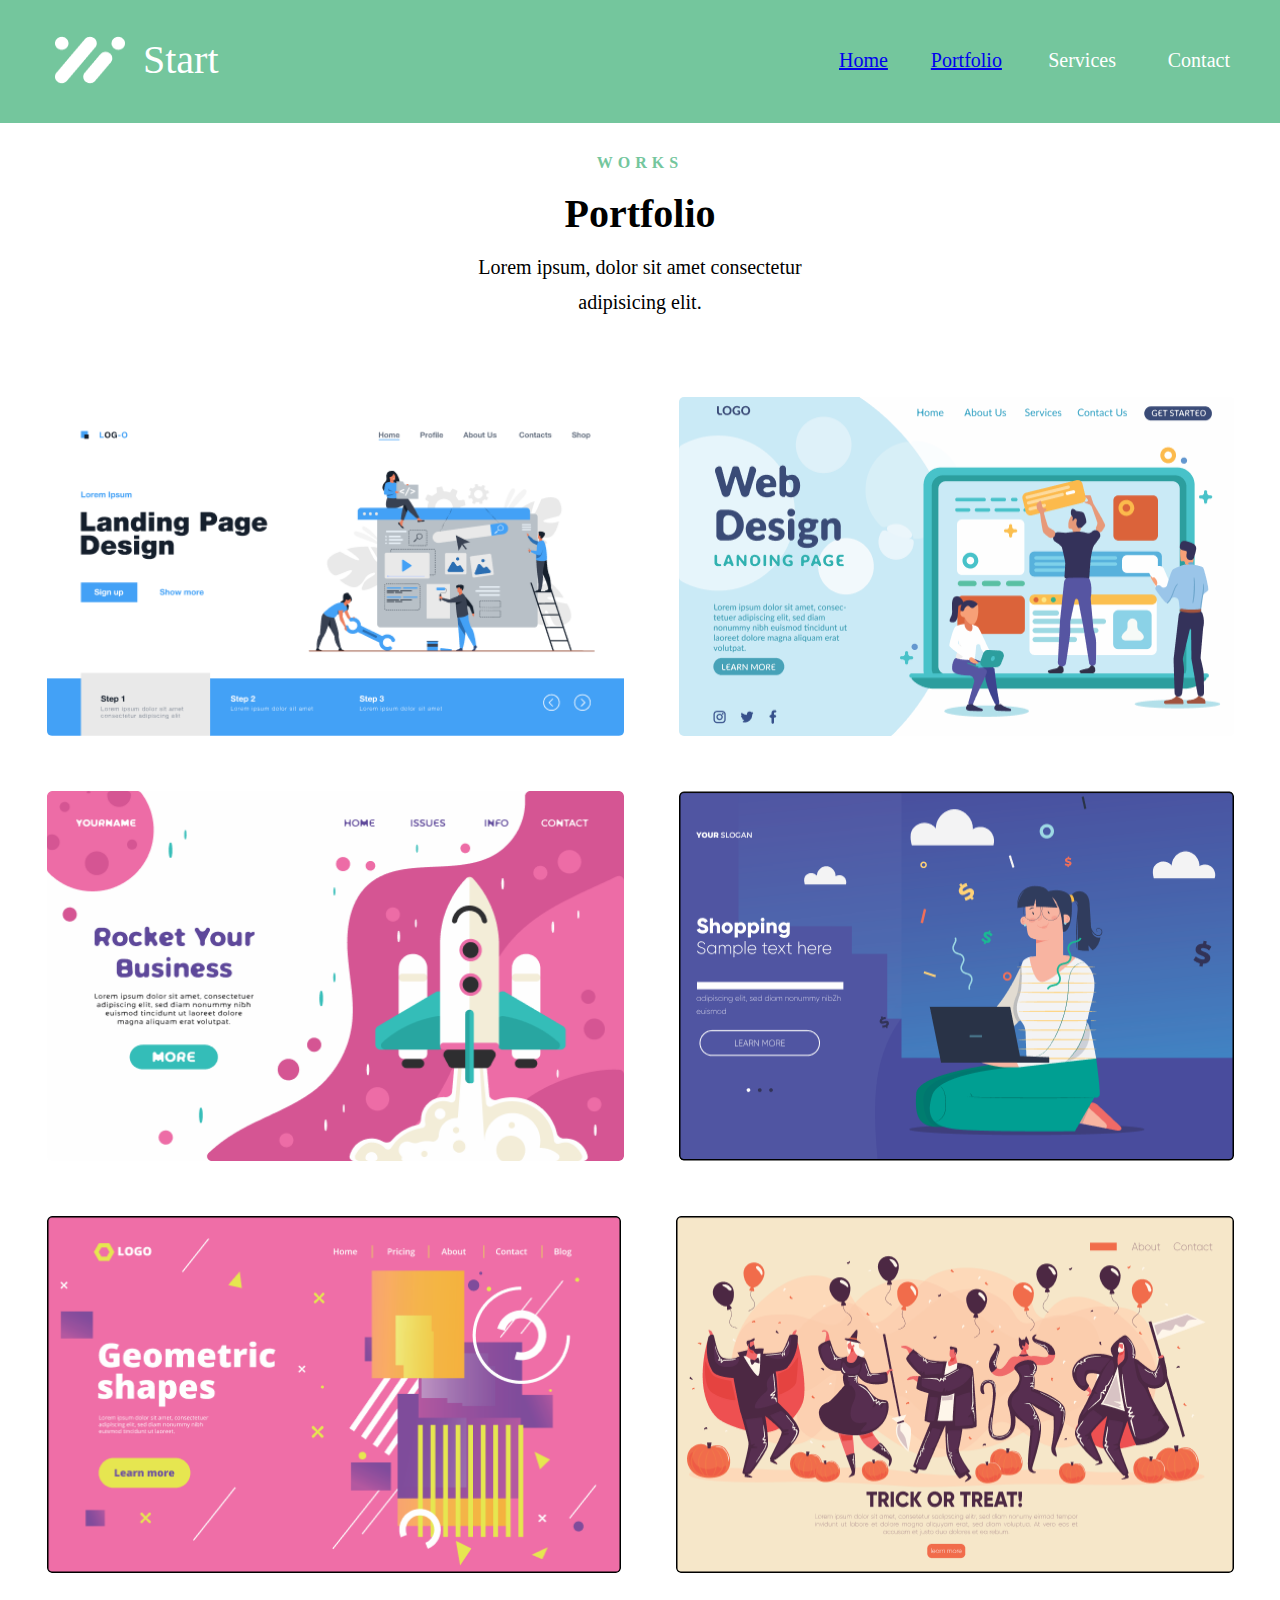
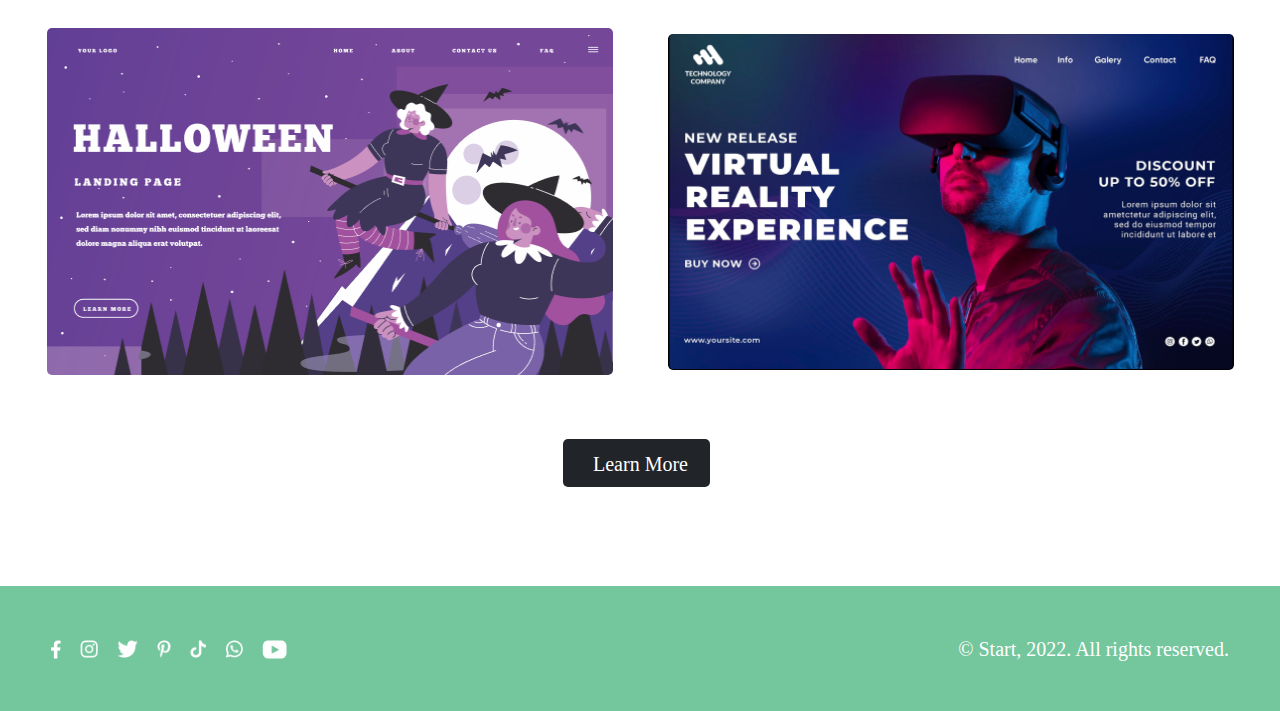
==== index.html @ 85931652 "main" ====
<!DOCTYPE html>
<html>
  <head>
    <meta charset="utf-8" />
    <meta name="viewport" content="initial-scale=1, width=device-width" />

    <link rel="stylesheet" href="./global.css" />
  </head>
  <body>
    <div class="desktop-1441">
      <main class="frame-home-portfolio-services">
        <header class="petentium-text">
          <div class="rectangle"></div>
          <div class="contentiones-text">
            <div class="framedscdscd-frame-frame-frame">
              <img
                class="framedscdscd-frame-frame-frame-child"
                loading="eager"
                alt=""
                src="img/Group 11.png"
              />

              <h1 class="start">Start</h1>
            </div>
            <div class="home-portfolio-services-contac">
              <div class="home"><a href="home.html">Home</a></div>
              <div class="portfolio"><a href="index.html">Portfolio</a></div>
              <div class="services">Services</div>
              <div class="contact">Contact</div>
            </div>
          </div>
        </header>
        <section class="petentium-text-text">
          <div class="framedscdscd-frame">
            <b class="petentium">Works</b>
            <h1 class="contentiones">Portfolio</h1>
            <div class="zril-petentium-sit-container">
              <p class="lorem-ipsum-dolor">
                Lorem ipsum, dolor sit amet consectetur
              </p>
              <p class="adipisicing-elit">adipisicing elit.</p>
            </div>
          </div>
          <div class="framedscdsc">
            <div class="frame-frame">
              <img
                class="dscdscd-1-icon"
                loading="eager"
                alt=""
                src="img/Group111.png"
              />

              <img
                class="frame-frame-icon"
                loading="eager"
                alt=""
                src="img/Group 40.png"
              />
            </div>
            <div class="frame-frame1">
              <img
                class="frame-frame-child"
                loading="eager"
                alt=""
                src="img/Group 42.png"
              />

              <img
                class="frame-frame-item"
                loading="eager"
                alt=""
                src="img/Frame 43.png"
              />
            </div>
            <div class="frame-parent">
              <img
                class="frame-child"
                loading="eager"
                alt=""
                src="img/Frame 4.png"
              />

              <img
                class="frame-item"
                loading="eager"
                alt=""
                src="img/Frame 40.png"
              />
            </div>
            <div class="dscdsc-f-r-a-m-e">
              <img
                class="dscdsc-1-icon"
                loading="eager"
                alt=""
                src="img/Group55.png"
              />

              <img
                class="icon"
                loading="eager"
                alt=""
                src="img/5175975 1.png"
              />
            </div>
          </div>
          <div class="darkbuttonprimarytext-wrapper">
            <button class="darkbuttonprimarytext">
              <div class="rectangle1"></div>
              <div class="button">Learn More</div>
            </button>
          </div>
        </section>
      </main>
      <footer class="rectangle-parent">
        <div class="rectangle2"></div>
        <div class="frame-group">
          <div class="frame-container">
            <img
              class="frame-inner"
              loading="eager"
              alt=""
              src="img/Group 33.png"
            />

            <img
              class="group-icon"
              loading="eager"
              alt=""
              src="img/Group 34.png"
            />

            <img
              class="frame-child1"
              loading="eager"
              alt=""
              src="img/Group 35.png"
            />

            <img
              class="frame-child2"
              loading="eager"
              alt=""
              src="img/Group 3.png"
            />

            <img
              class="frame-child3"
              loading="eager"
              alt=""
              src="img/Group 37.png"
            />

            <img
              class="frame-child4"
              loading="eager"
              alt=""
              src="img/Group 38.png"
            />

            <img
              class="frame-child5"
              loading="eager"
              alt=""
              src="img/Group 39.png"
            />
          </div>
          <div class="logo-2019-all">© Start, 2022. All rights reserved.</div>
        </div>
      </footer>
    </div>
  </body>
</html>
---- global.css ----
body {
    margin: 0;
    line-height: normal;
  }
  
  :root {
    /* fonts */
    --typography-sub-heading-regular: "Work Sans";
    --typography-heading-bold-1: "Crimson Text";
  
    /* font sizes */
    --typography-sub-heading-regular-size: 20px;
    --typography-label-bold-size: 16px;
    --typography-heading-bold-1-size: 40px;
  
    /* Colors */
    --color-white-100: #fff;
    --color-green-100: #74c69d;
    --color-dark: #212529;
    --text-black: #000;
  
    /* Gaps */
    --gap-xl: 20px;
    --gap-11xl: 30px;
    --gap-base: 16px;
    --gap-36xl: 55px;
    --gap-8xl: 27px;
  
    /* Paddings */
    --padding-30xl: 49px;
    --padding-5xl: 24px;
    --padding-xl: 20px;
  
    /* Border radiuses */
    --br-8xs: 5px;
  }
  
.rectangle {
    height: 123px;
    width: 1440px;
    position: relative;
    background-color: var(--color-green-100);
    display: none;
    max-width: 100%;
  }
  .framedscdscd-frame-frame-frame-child {
    height: 48.3px;
    width: 70px;
    position: relative;
  }
  .start {
    margin: 0;
    position: relative;
    font-size: inherit;
    line-height: 125%;
    font-weight: 500;
    font-family: inherit;
    white-space: nowrap;
  }
  .framedscdscd-frame-frame-frame {
    display: flex;
    flex-direction: row;
    align-items: center;
    justify-content: flex-start;
    gap: 18px;
  }
  .contact,
  .home,
  .portfolio,
  .services {
    position: relative;
    line-height: 125%;
  }
  .contact,
  .portfolio,
  .services {
    flex: 1;
  }
  .home-portfolio-services-contac {
    width: 391px;
    display: flex;
    flex-direction: row;
    align-items: flex-start;
    justify-content: flex-start;
    gap: var(--gap-11xl);
    max-width: 100%;
    text-align: right;
    font-size: var(--typography-sub-heading-regular-size);
  }
  .contentiones-text,
  .petentium-text {
    display: flex;
    flex-direction: row;
    align-items: center;
    max-width: 100%;
  }
  .contentiones-text {
    width: 1175px;
    justify-content: space-between;
    gap: var(--gap-xl);
    z-index: 1;
  }
  .petentium-text {
    align-self: stretch;
    background-color: var(--color-green-100);
    justify-content: center;
    padding: 35px var(--padding-xl) 38px 25px;
    box-sizing: border-box;
    top: 0;
    z-index: 99;
    position: sticky;
    text-align: left;
    font-size: var(--typography-heading-bold-1-size);
    color: var(--color-white-100);
    font-family: var(--typography-sub-heading-regular);
  }
  .contentiones,
  .petentium {
    position: relative;
    line-height: 125%;
  }
  .petentium {
    letter-spacing: 5px;
    text-transform: uppercase;
    color: var(--color-green-100);
  }
  .contentiones {
    margin: 0;
    font-size: var(--typography-heading-bold-1-size);
    font-weight: 700;
    font-family: var(--typography-heading-bold-1);
  }
  .lorem-ipsum-dolor {
    margin-block-start: 0;
    margin-block-end: 10px;
  }
  .adipisicing-elit {
    margin: 0;
  }
  .zril-petentium-sit-container {
    position: relative;
    font-size: var(--typography-sub-heading-regular-size);
    line-height: 125%;
  }
  .framedscdscd-frame {
    display: flex;
    flex-direction: column;
    align-items: center;
    justify-content: flex-start;
    gap: var(--gap-base);
    min-height: 180px;
    max-width: 100%;
  }
  .dscdscd-1-icon {
    flex: 1;
    position: relative;
    border-radius: var(--br-8xs);
    overflow: hidden;
    max-height: 100%;
    min-width: 370px;
    min-height: 335px;
  }
  .dscdscd-1-icon,
  .frame-frame,
  .frame-frame-icon {
    align-self: stretch;
    max-width: 100%;
  }
  .frame-frame-icon {
    width: 555px;
    position: relative;
    border-radius: var(--br-8xs);
    max-height: 100%;
    overflow: hidden;
    flex-shrink: 0;
    min-height: 335px;
  }
  .frame-frame {
    display: flex;
    flex-direction: row;
    align-items: flex-end;
    justify-content: flex-start;
    gap: var(--gap-36xl);
  }
  .frame-frame-child {
    flex: 1;
    position: relative;
    border-radius: var(--br-8xs);
    overflow: hidden;
    max-height: 100%;
    min-width: 370px;
    min-height: 365px;
  }
  .frame-frame-child,
  .frame-frame-item,
  .frame-frame1 {
    align-self: stretch;
    max-width: 100%;
  }
  .frame-frame-item {
    width: 555px;
    position: relative;
    border-radius: var(--br-8xs);
    max-height: 100%;
    overflow: hidden;
    flex-shrink: 0;
    min-height: 364px;
  }
  .frame-frame1 {
    display: flex;
    flex-direction: row;
    align-items: flex-start;
    justify-content: flex-start;
    gap: var(--gap-36xl);
  }
  .frame-child {
    flex: 1;
    position: relative;
    border-radius: var(--br-8xs);
    overflow: hidden;
    max-height: 100%;
    min-width: 370px;
    min-height: 355px;
  }
  .frame-child,
  .frame-item,
  .frame-parent {
    align-self: stretch;
    max-width: 100%;
  }
  .frame-item {
    width: 558px;
    position: relative;
    border-radius: var(--br-8xs);
    max-height: 100%;
    overflow: hidden;
    flex-shrink: 0;
    min-height: 355px;
  }
  .frame-parent {
    display: flex;
    flex-direction: row;
    align-items: flex-start;
    justify-content: flex-start;
    gap: var(--gap-36xl);
  }
  .dscdsc-1-icon,
  .icon {
    height: 347px;
    flex: 1;
    position: relative;
    border-radius: var(--br-8xs);
    max-width: 100%;
    overflow: hidden;
    min-width: 370px;
  }
  .icon {
    height: 336px;
    object-fit: cover;
    min-width: 365px;
  }
  .dscdsc-f-r-a-m-e,
  .framedscdsc {
    align-self: stretch;
    display: flex;
    justify-content: flex-start;
    gap: var(--gap-36xl);
    max-width: 100%;
  }
  .dscdsc-f-r-a-m-e {
    flex-direction: row;
    flex-wrap: wrap;
    align-items: center;
  }
  .framedscdsc {
    flex-direction: column;
    align-items: flex-start;
  }
  .rectangle1 {
    height: 48px;
    width: 170px;
    position: relative;
    border-radius: var(--br-8xs);
    background-color: var(--color-dark);
    display: none;
  }
  .button {
    position: relative;
    font-size: var(--typography-sub-heading-regular-size);
    line-height: 125%;
    font-family: var(--typography-sub-heading-regular);
    color: var(--color-white-100);
    text-align: center;
    z-index: 1;
  }
  .darkbuttonprimarytext {
    cursor: pointer;
    border: 0;
    padding: 13px 22px 10px 30px;
    background-color: var(--color-dark);
    border-radius: var(--br-8xs);
    display: flex;
    flex-direction: row;
    align-items: center;
    justify-content: flex-end;
    white-space: nowrap;
  }
  .darkbuttonprimarytext:hover {
    background-color: #54595c;
  }
  .darkbuttonprimarytext-wrapper {
    display: flex;
    flex-direction: row;
    align-items: flex-start;
    justify-content: flex-start;
    padding: 0 7px 0 0;
  }
  .frame-home-portfolio-services,
  .petentium-text-text {
    display: flex;
    flex-direction: column;
    align-items: center;
    justify-content: flex-start;
    max-width: 100%;
  }
  .petentium-text-text {
    width: 1227px;
    padding: 0 var(--padding-xl);
    box-sizing: border-box;
    gap: 64px;
    text-align: center;
    font-size: var(--typography-label-bold-size);
    color: var(--text-black);
    font-family: var(--typography-sub-heading-regular);
  }
  .frame-home-portfolio-services {
    align-self: stretch;
    gap: var(--gap-11xl);
  }
  .rectangle2 {
    height: 125px;
    width: 1440px;
    position: relative;
    background-color: var(--color-green-100);
    display: none;
    mix-blend-mode: normal;
    max-width: 100%;
  }
  .frame-inner {
    align-self: stretch;
    width: 9.6px;
    position: relative;
    max-height: 100%;
    min-height: 18px;
  }
  .frame-child1,
  .frame-child2,
  .group-icon {
    height: 18px;
    width: 18px;
    position: relative;
    min-height: 18px;
  }
  .frame-child1,
  .frame-child2 {
    width: 21.9px;
  }
  .frame-child2 {
    width: 13.9px;
  }
  .frame-child3 {
    height: 18px;
    width: 15.4px;
  }
  .frame-child3,
  .frame-child4,
  .frame-child5 {
    position: relative;
    min-height: 18px;
  }
  .frame-child4 {
    height: 18px;
    width: 18px;
  }
  .frame-child5 {
    align-self: stretch;
    width: 25.7px;
    max-height: 100%;
  }
  .frame-container {
    display: flex;
    flex-direction: row;
    align-items: flex-start;
    justify-content: flex-start;
    padding: 0 6px 0 0;
    gap: 19px;
  }
  .logo-2019-all {
    position: relative;
    line-height: 125%;
    display: inline-block;
    mix-blend-mode: normal;
    max-width: 100%;
  }
  .frame-group,
  .rectangle-parent {
    display: flex;
    flex-direction: row;
    align-items: center;
    max-width: 100%;
  }
  .frame-group {
    width: 1178px;
    justify-content: space-between;
    gap: var(--gap-xl);
    z-index: 1;
  }
  .rectangle-parent {
    align-self: stretch;
    background-color: var(--color-green-100);
    justify-content: center;
    padding: 51px var(--padding-30xl) var(--padding-30xl);
    box-sizing: border-box;
    text-align: right;
    font-size: var(--typography-sub-heading-regular-size);
    color: var(--color-white-100);
    font-family: var(--typography-sub-heading-regular);
  }
  .desktop-1441 {
    width: 100%;
    position: relative;
    background-color: var(--color-white-100);
    overflow: hidden;
    display: flex;
    flex-direction: column;
    align-items: flex-start;
    justify-content: flex-start;
    gap: 99px;
    letter-spacing: normal;
  }
  @media screen and (max-width: 1200px) {
    .rectangle-parent {
      padding-left: var(--padding-5xl);
      padding-right: var(--padding-5xl);
      box-sizing: border-box;
    }
  }
  @media screen and (max-width: 1050px) {
    .contentiones {
      font-size: 32px;
      line-height: 40px;
    }
    .frame-frame-icon {
      flex: 1;
    }
    .frame-frame {
      flex-wrap: wrap;
    }
    .frame-frame-item {
      flex: 1;
    }
    .frame-frame1 {
      flex-wrap: wrap;
    }
    .frame-item {
      flex: 1;
    }
    .frame-parent {
      flex-wrap: wrap;
    }
  }
  @media screen and (max-width: 750px) {
    .home-portfolio-services-contac {
      display: none;
    }
    .contentiones-text {
      width: 784px;
    }
    .dscdsc-f-r-a-m-e,
    .frame-frame,
    .frame-frame1,
    .frame-parent,
    .framedscdsc {
      gap: var(--gap-8xl);
    }
    .petentium-text-text {
      gap: 32px;
    }
    .frame-group {
      flex-wrap: wrap;
    }
    .desktop-1441 {
      gap: 49px;
    }
  }
  @media screen and (max-width: 450px) {
    .contentiones {
      font-size: 24px;
      line-height: 30px;
    }
    .zril-petentium-sit-container {
      font-size: var(--typography-label-bold-size);
      line-height: 20px;
    }
    .dscdsc-1-icon,
    .dscdscd-1-icon,
    .frame-child,
    .frame-frame-child,
    .icon {
      min-width: 100%;
    }
    .petentium-text-text {
      gap: var(--gap-base);
    }
    .logo-2019-all {
      font-size: var(--typography-label-bold-size);
      line-height: 20px;
    }
    .desktop-1441 {
      gap: 25px;
    }
  }
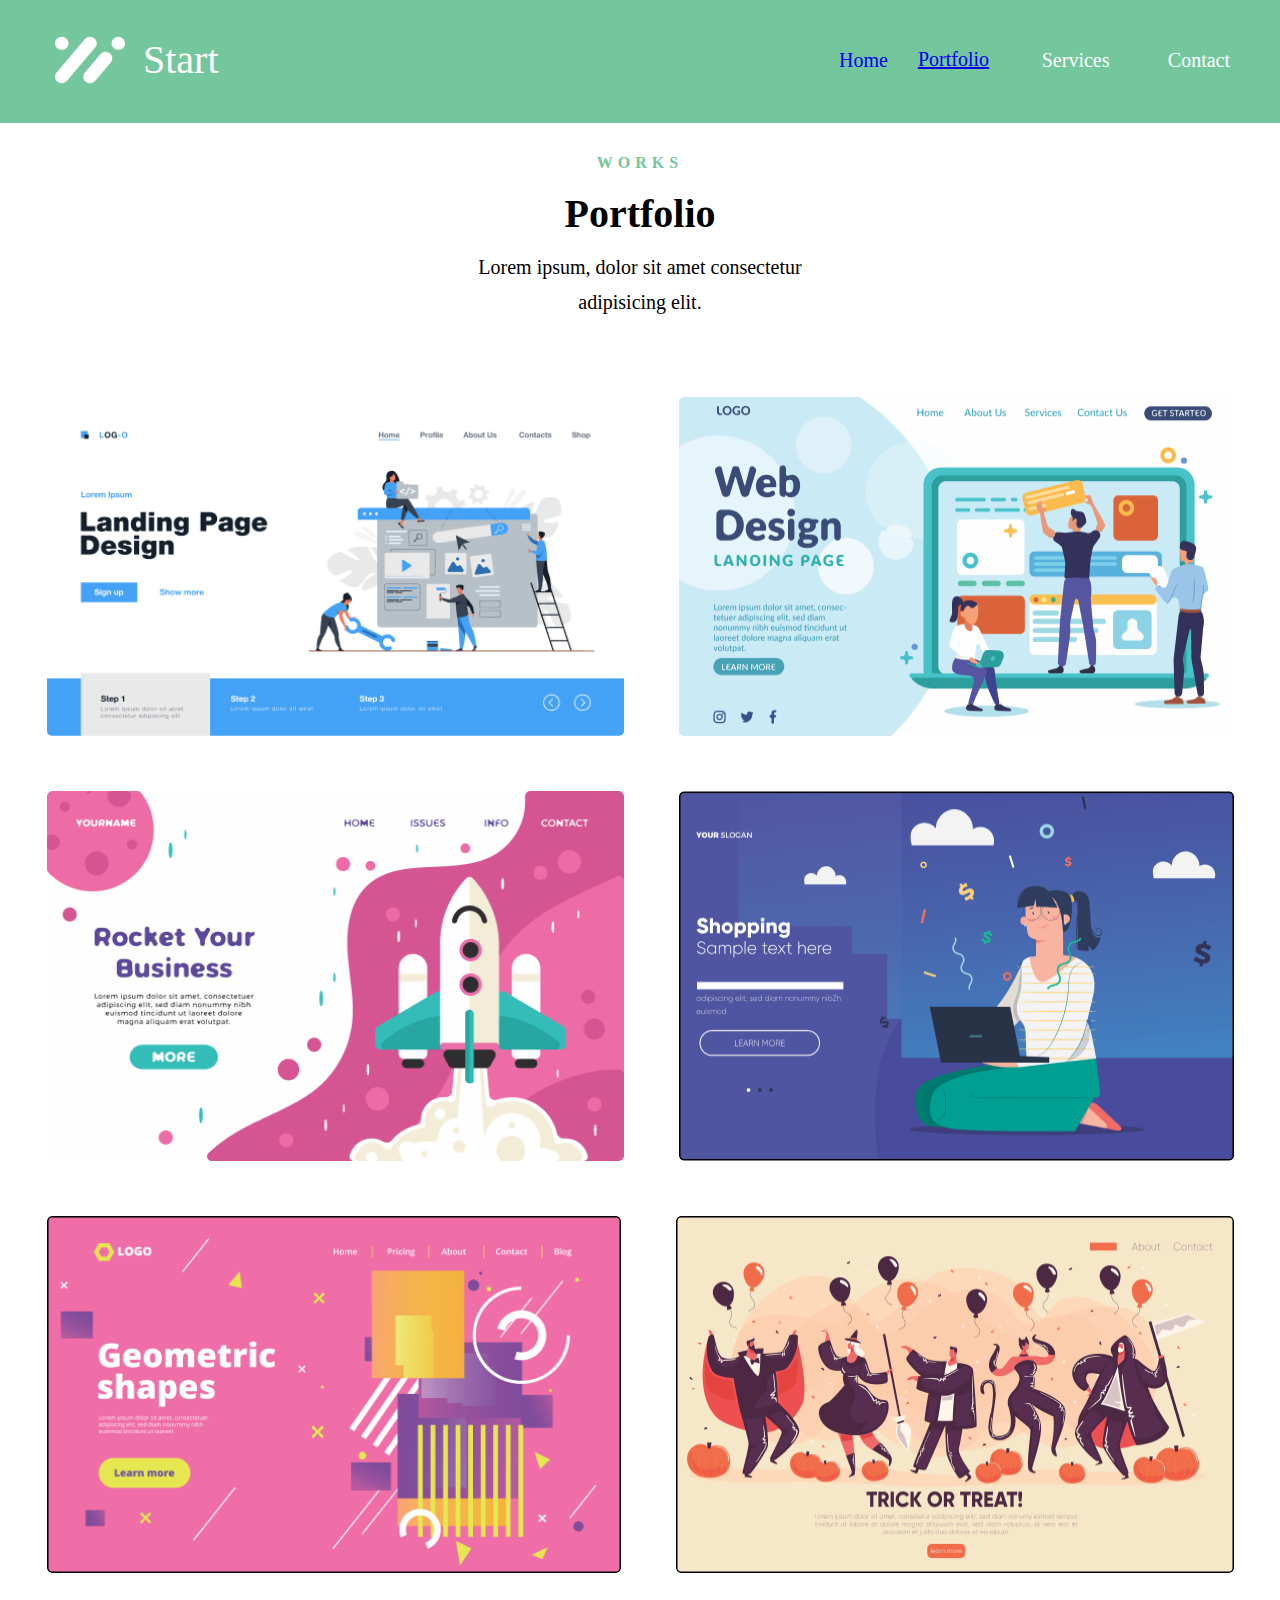
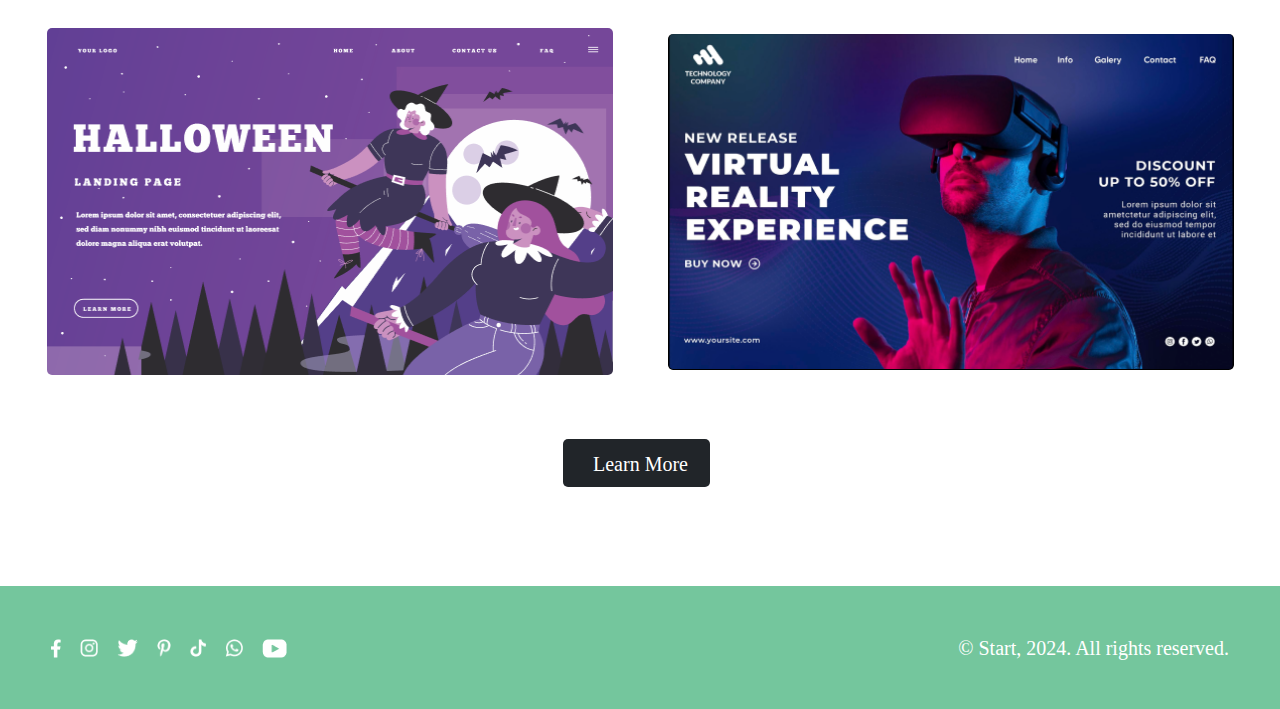
==== commit f4608b66: "css" ====
--- a/index.html
+++ b/index.html
@@ -23,8 +23,8 @@
               <h1 class="start">Start</h1>
             </div>
             <div class="home-portfolio-services-contac">
-              <div class="home"><a href="home.html">Home</a></div>
-              <div class="portfolio"><a href="index.html">Portfolio</a></div>
+              <div ><a class="home" href="home.html">Home</a></div>
+              <div ><a href="index.html">Portfolio</a></div>
               <div class="services">Services</div>
               <div class="contact">Contact</div>
             </div>
@@ -164,7 +164,7 @@
               src="img/Group 39.png"
             />
           </div>
-          <div class="logo-2019-all">© Start, 2022. All rights reserved.</div>
+          <div class="logo-2024-all">© Start, 2024. All rights reserved.</div>
         </div>
       </footer>
     </div>
--- a/global.css
+++ b/global.css
@@ -35,6 +35,7 @@
     --br-8xs: 5px;
   }
   
+
 .rectangle {
     height: 123px;
     width: 1440px;
@@ -70,6 +71,7 @@
   .services {
     position: relative;
     line-height: 125%;
+    text-decoration: none;
   }
   .contact,
   .portfolio,
@@ -86,6 +88,7 @@
     max-width: 100%;
     text-align: right;
     font-size: var(--typography-sub-heading-regular-size);
+    text-decoration: none;
   }
   .contentiones-text,
   .petentium-text {
@@ -512,7 +515,7 @@
     .petentium-text-text {
       gap: var(--gap-base);
     }
-    .logo-2019-all {
+    .logo-2024-all {
       font-size: var(--typography-label-bold-size);
       line-height: 20px;
     }
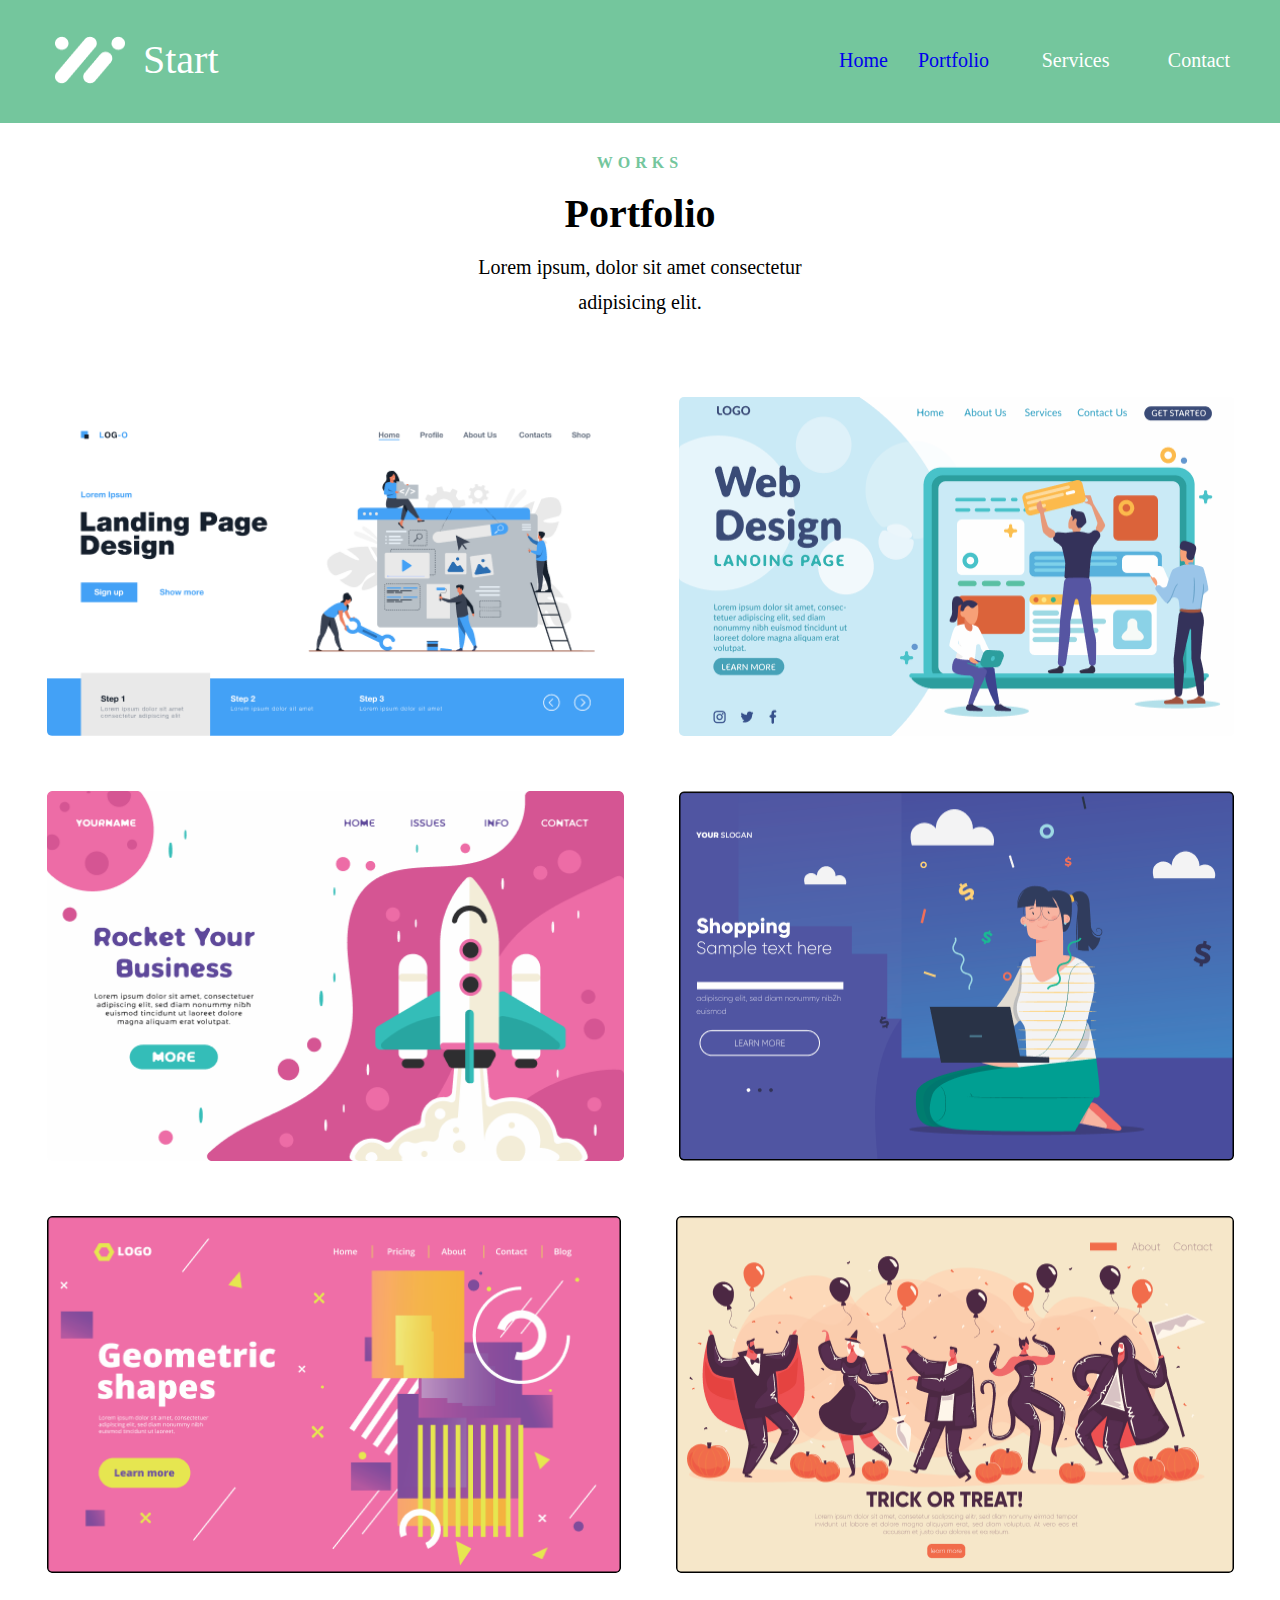
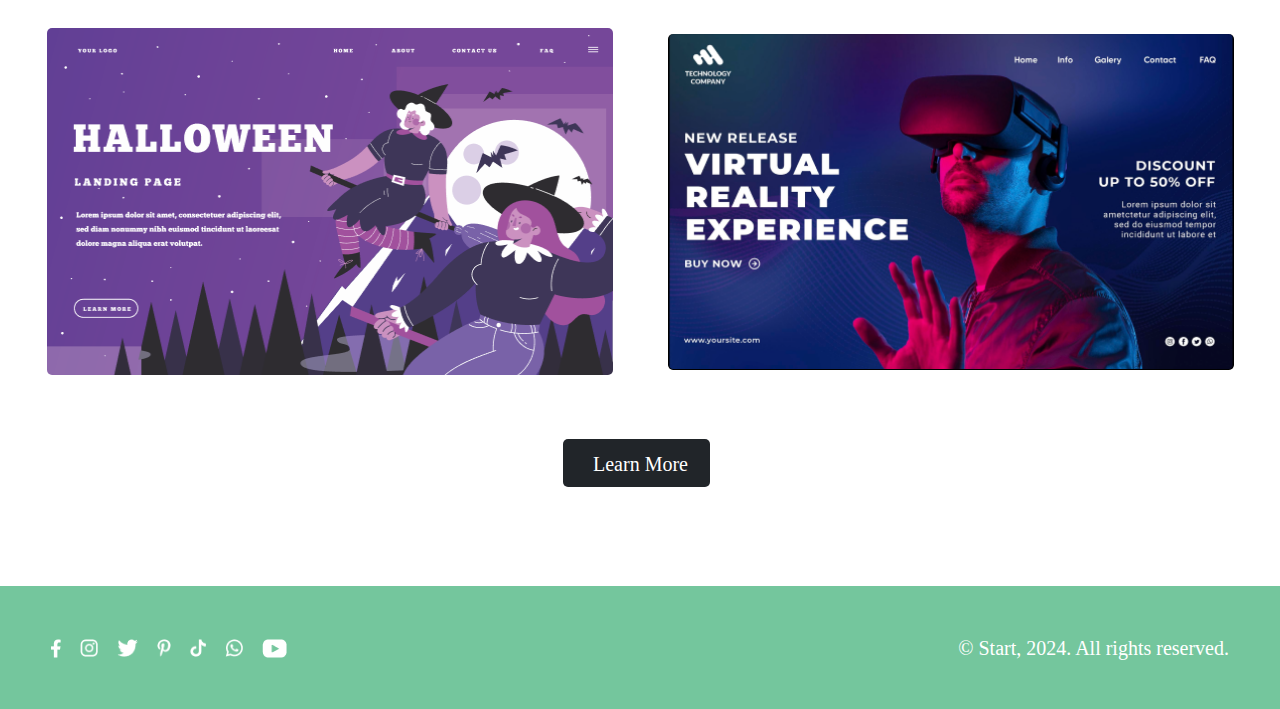
==== commit 6ed21c46: "html" ====
--- a/index.html
+++ b/index.html
@@ -24,7 +24,7 @@
             </div>
             <div class="home-portfolio-services-contac">
               <div ><a class="home" href="home.html">Home</a></div>
-              <div ><a href="index.html">Portfolio</a></div>
+              <div ><a class="portfolio" href="index.html">Portfolio</a></div>
               <div class="services">Services</div>
               <div class="contact">Contact</div>
             </div>
